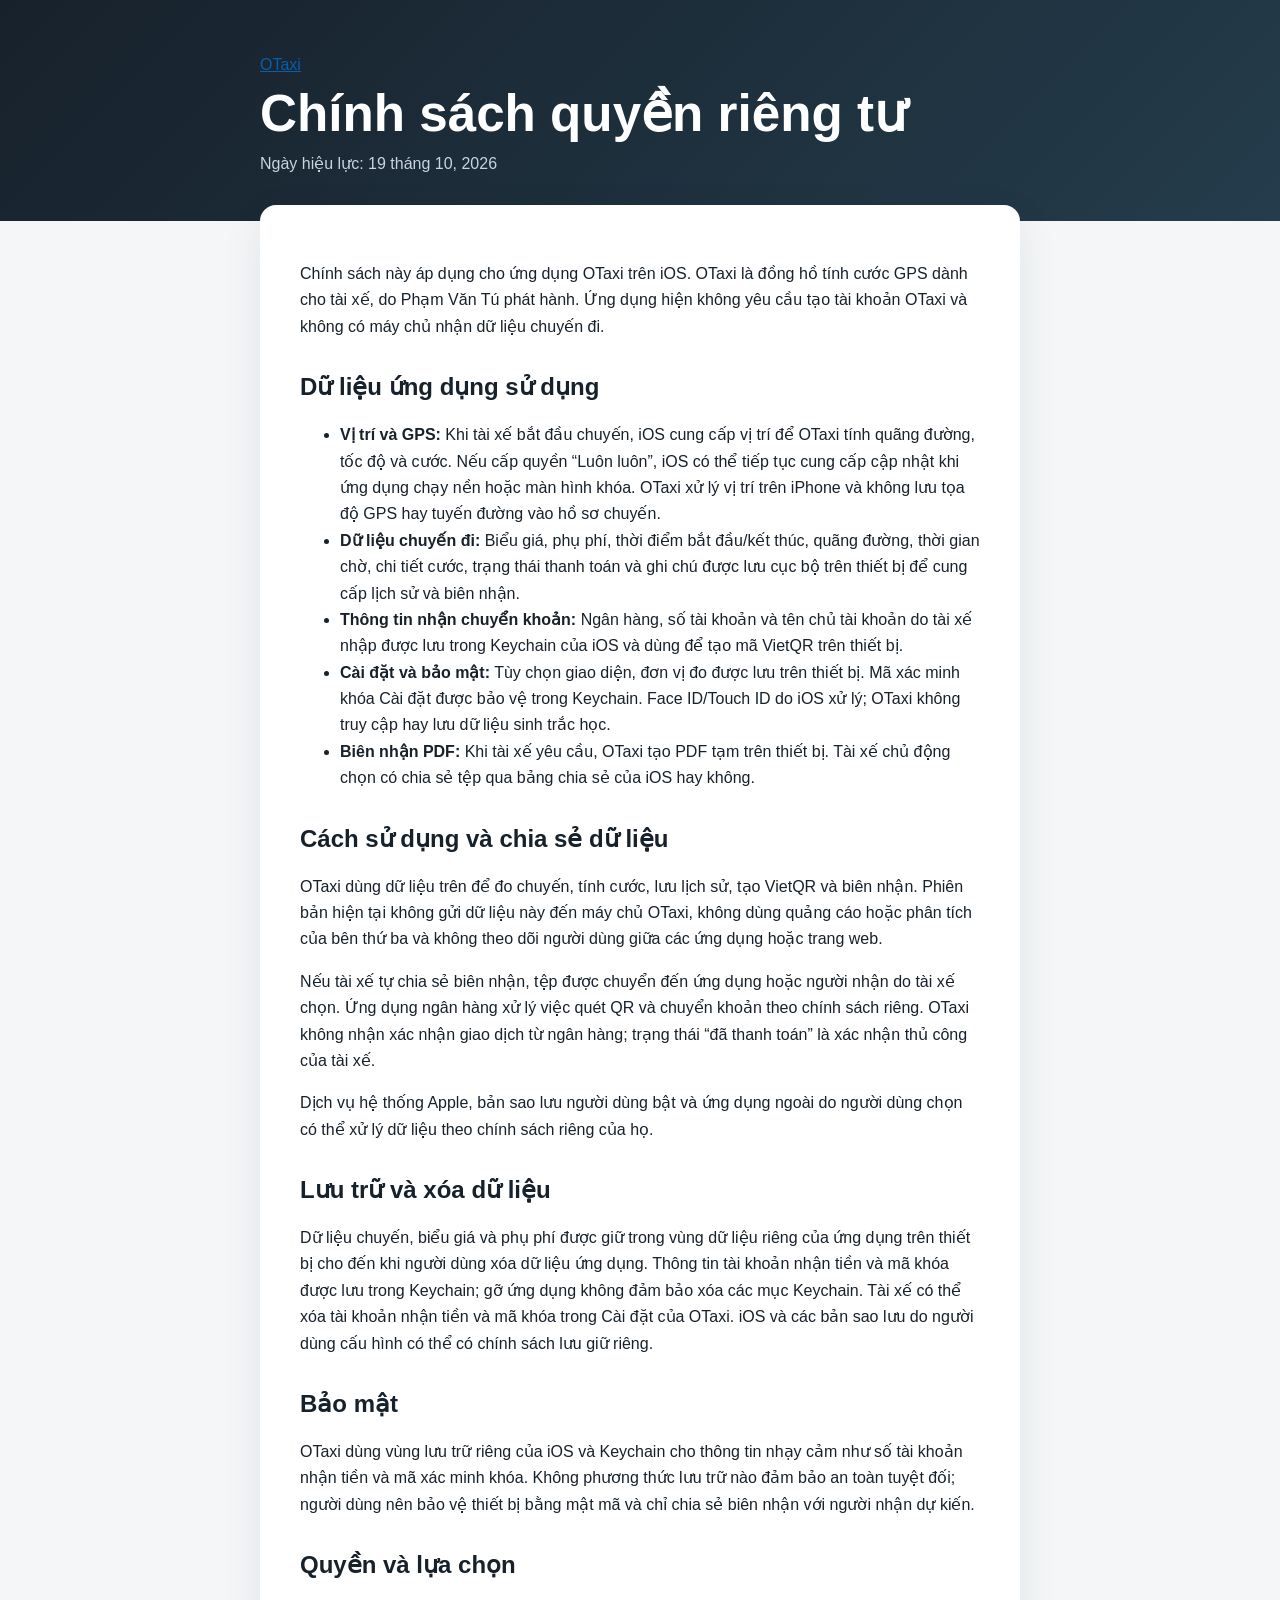
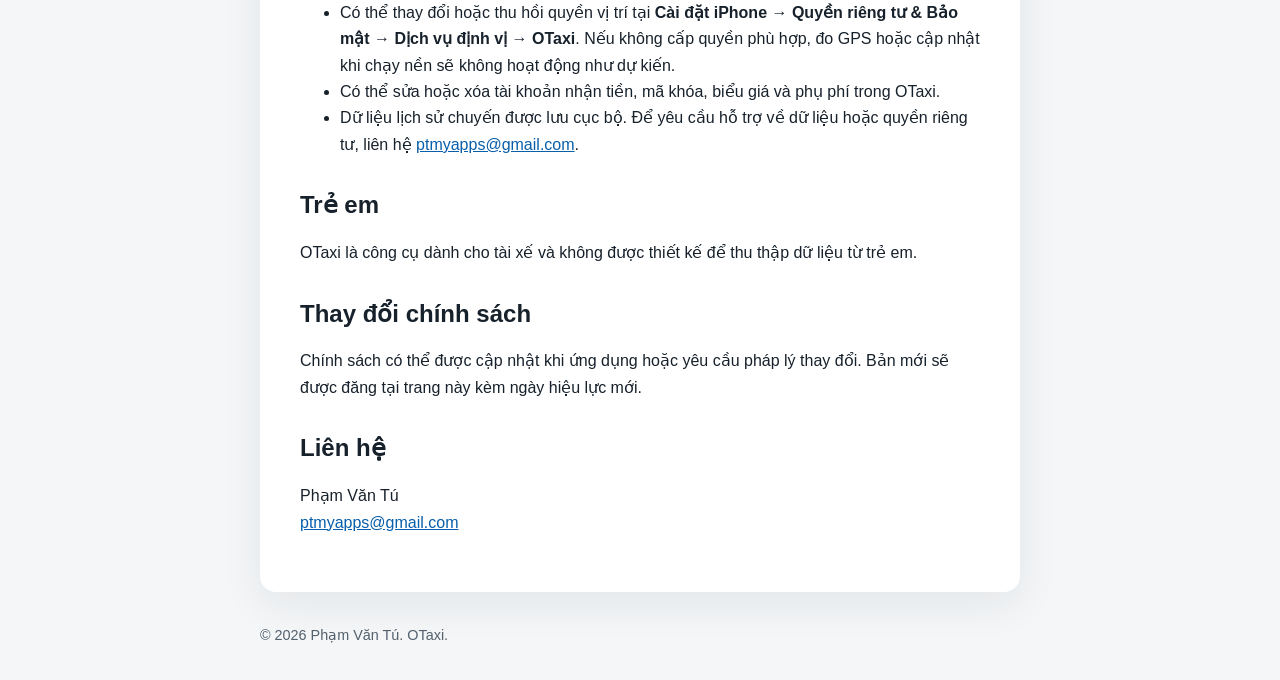
==== privacy.html @ 7e957596 "Publish OTaxi support site Co-authored-by: Copilot <223556219+Copilot@users.noreply.github.com>" ====
<!doctype html>
<html lang="vi">
<head>
  <meta charset="utf-8">
  <meta name="viewport" content="width=device-width, initial-scale=1">
  <meta name="description" content="Chính sách quyền riêng tư của ứng dụng OTaxi.">
  <title>Chính sách quyền riêng tư — OTaxi</title>
  <link rel="stylesheet" href="style.css">
</head>
<body>
  <header>
    <div>
      <p><a href="index.html">OTaxi</a></p>
      <h1>Chính sách quyền riêng tư</h1>
      <p>Ngày hiệu lực: 19 tháng 10, 2026</p>
    </div>
  </header>
  <main>
    <p>Chính sách này áp dụng cho ứng dụng OTaxi trên iOS. OTaxi là đồng hồ tính cước GPS dành cho tài xế, do Phạm Văn Tú phát hành. Ứng dụng hiện không yêu cầu tạo tài khoản OTaxi và không có máy chủ nhận dữ liệu chuyến đi.</p>

    <h2>Dữ liệu ứng dụng sử dụng</h2>
    <ul>
      <li><strong>Vị trí và GPS:</strong> Khi tài xế bắt đầu chuyến, iOS cung cấp vị trí để OTaxi tính quãng đường, tốc độ và cước. Nếu cấp quyền “Luôn luôn”, iOS có thể tiếp tục cung cấp cập nhật khi ứng dụng chạy nền hoặc màn hình khóa. OTaxi xử lý vị trí trên iPhone và không lưu tọa độ GPS hay tuyến đường vào hồ sơ chuyến.</li>
      <li><strong>Dữ liệu chuyến đi:</strong> Biểu giá, phụ phí, thời điểm bắt đầu/kết thúc, quãng đường, thời gian chờ, chi tiết cước, trạng thái thanh toán và ghi chú được lưu cục bộ trên thiết bị để cung cấp lịch sử và biên nhận.</li>
      <li><strong>Thông tin nhận chuyển khoản:</strong> Ngân hàng, số tài khoản và tên chủ tài khoản do tài xế nhập được lưu trong Keychain của iOS và dùng để tạo mã VietQR trên thiết bị.</li>
      <li><strong>Cài đặt và bảo mật:</strong> Tùy chọn giao diện, đơn vị đo được lưu trên thiết bị. Mã xác minh khóa Cài đặt được bảo vệ trong Keychain. Face ID/Touch ID do iOS xử lý; OTaxi không truy cập hay lưu dữ liệu sinh trắc học.</li>
      <li><strong>Biên nhận PDF:</strong> Khi tài xế yêu cầu, OTaxi tạo PDF tạm trên thiết bị. Tài xế chủ động chọn có chia sẻ tệp qua bảng chia sẻ của iOS hay không.</li>
    </ul>

    <h2>Cách sử dụng và chia sẻ dữ liệu</h2>
    <p>OTaxi dùng dữ liệu trên để đo chuyến, tính cước, lưu lịch sử, tạo VietQR và biên nhận. Phiên bản hiện tại không gửi dữ liệu này đến máy chủ OTaxi, không dùng quảng cáo hoặc phân tích của bên thứ ba và không theo dõi người dùng giữa các ứng dụng hoặc trang web.</p>
    <p>Nếu tài xế tự chia sẻ biên nhận, tệp được chuyển đến ứng dụng hoặc người nhận do tài xế chọn. Ứng dụng ngân hàng xử lý việc quét QR và chuyển khoản theo chính sách riêng. OTaxi không nhận xác nhận giao dịch từ ngân hàng; trạng thái “đã thanh toán” là xác nhận thủ công của tài xế.</p>
    <p>Dịch vụ hệ thống Apple, bản sao lưu người dùng bật và ứng dụng ngoài do người dùng chọn có thể xử lý dữ liệu theo chính sách riêng của họ.</p>

    <h2>Lưu trữ và xóa dữ liệu</h2>
    <p>Dữ liệu chuyến, biểu giá và phụ phí được giữ trong vùng dữ liệu riêng của ứng dụng trên thiết bị cho đến khi người dùng xóa dữ liệu ứng dụng. Thông tin tài khoản nhận tiền và mã khóa được lưu trong Keychain; gỡ ứng dụng không đảm bảo xóa các mục Keychain. Tài xế có thể xóa tài khoản nhận tiền và mã khóa trong Cài đặt của OTaxi. iOS và các bản sao lưu do người dùng cấu hình có thể có chính sách lưu giữ riêng.</p>

    <h2>Bảo mật</h2>
    <p>OTaxi dùng vùng lưu trữ riêng của iOS và Keychain cho thông tin nhạy cảm như số tài khoản nhận tiền và mã xác minh khóa. Không phương thức lưu trữ nào đảm bảo an toàn tuyệt đối; người dùng nên bảo vệ thiết bị bằng mật mã và chỉ chia sẻ biên nhận với người nhận dự kiến.</p>

    <h2>Quyền và lựa chọn</h2>
    <ul>
      <li>Có thể thay đổi hoặc thu hồi quyền vị trí tại <strong>Cài đặt iPhone → Quyền riêng tư &amp; Bảo mật → Dịch vụ định vị → OTaxi</strong>. Nếu không cấp quyền phù hợp, đo GPS hoặc cập nhật khi chạy nền sẽ không hoạt động như dự kiến.</li>
      <li>Có thể sửa hoặc xóa tài khoản nhận tiền, mã khóa, biểu giá và phụ phí trong OTaxi.</li>
      <li>Dữ liệu lịch sử chuyến được lưu cục bộ. Để yêu cầu hỗ trợ về dữ liệu hoặc quyền riêng tư, liên hệ <a href="mailto:ptmyapps@gmail.com">ptmyapps@gmail.com</a>.</li>
    </ul>

    <h2>Trẻ em</h2>
    <p>OTaxi là công cụ dành cho tài xế và không được thiết kế để thu thập dữ liệu từ trẻ em.</p>

    <h2>Thay đổi chính sách</h2>
    <p>Chính sách có thể được cập nhật khi ứng dụng hoặc yêu cầu pháp lý thay đổi. Bản mới sẽ được đăng tại trang này kèm ngày hiệu lực mới.</p>

    <h2>Liên hệ</h2>
    <p>Phạm Văn Tú<br><a href="mailto:ptmyapps@gmail.com">ptmyapps@gmail.com</a></p>
  </main>
  <footer>© 2026 Phạm Văn Tú. OTaxi.</footer>
</body>
</html>
---- style.css ----
:root {
  color-scheme: light;
  font-family: -apple-system, BlinkMacSystemFont, "Segoe UI", sans-serif;
  color: #17212b;
  background: #f4f6f8;
}

* {
  box-sizing: border-box;
}

body {
  margin: 0;
  line-height: 1.65;
}

header {
  padding: 3rem 1.25rem 2.5rem;
  color: white;
  background: linear-gradient(135deg, #17212b, #243c4c);
}

header div,
main,
footer {
  width: min(100% - 2rem, 760px);
  margin: 0 auto;
}

header p {
  margin: 0.25rem 0;
  color: #c9d4de;
}

header h1 {
  margin: 0.5rem 0;
  font-size: clamp(2rem, 8vw, 3.2rem);
  line-height: 1.1;
}

main {
  margin-top: -1rem;
  margin-bottom: 2rem;
  padding: clamp(1.25rem, 5vw, 2.5rem);
  border-radius: 1rem;
  background: white;
  box-shadow: 0 0.75rem 2.5rem #17212b14;
}

h2 {
  margin-top: 2rem;
  line-height: 1.25;
}

h2:first-child {
  margin-top: 0;
}

a {
  color: #075eaa;
  overflow-wrap: anywhere;
}

.links {
  display: grid;
  gap: 0.75rem;
  grid-template-columns: repeat(auto-fit, minmax(12rem, 1fr));
  margin-top: 1.5rem;
}

.links a {
  display: block;
  padding: 1rem;
  border: 1px solid #dbe2e8;
  border-radius: 0.75rem;
  font-weight: 650;
  text-decoration: none;
}

.links a:hover {
  background: #f4f8fb;
}

footer {
  padding: 0 0 2rem;
  color: #53616d;
  font-size: 0.9rem;
}
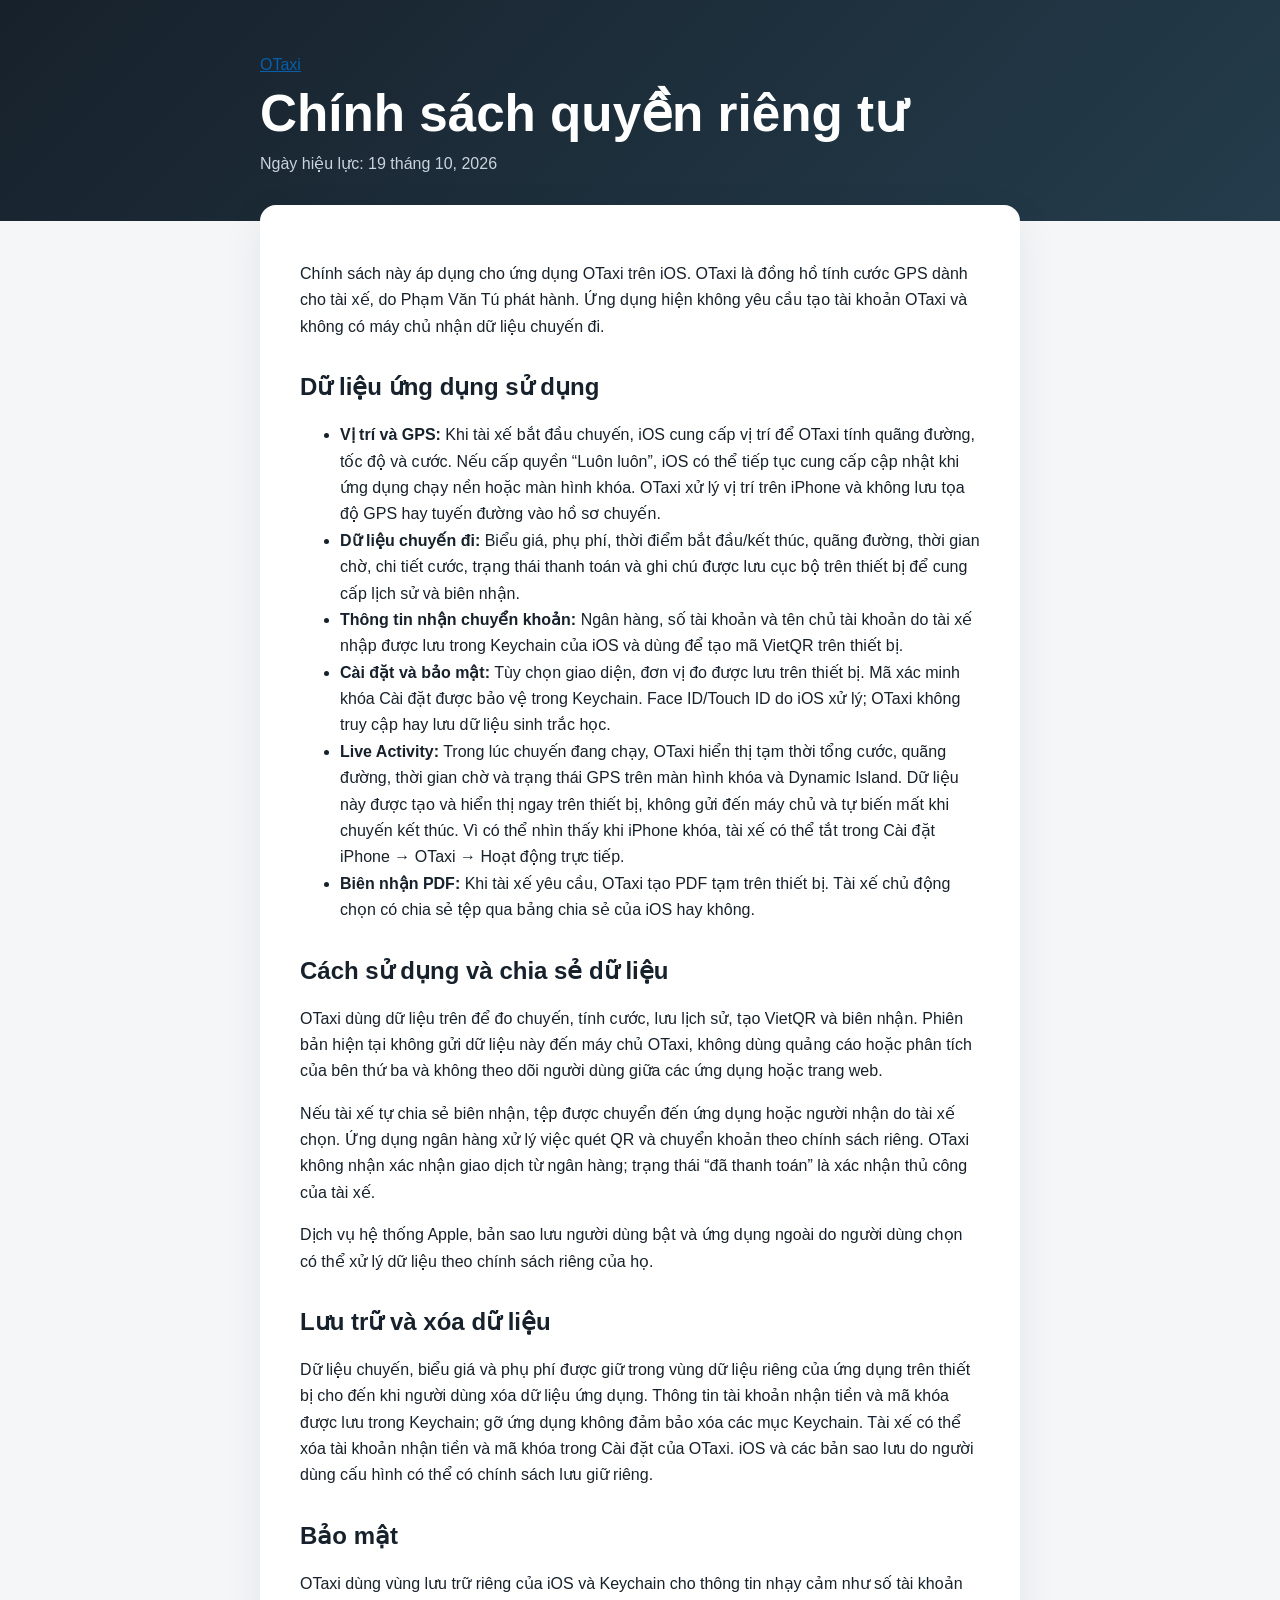
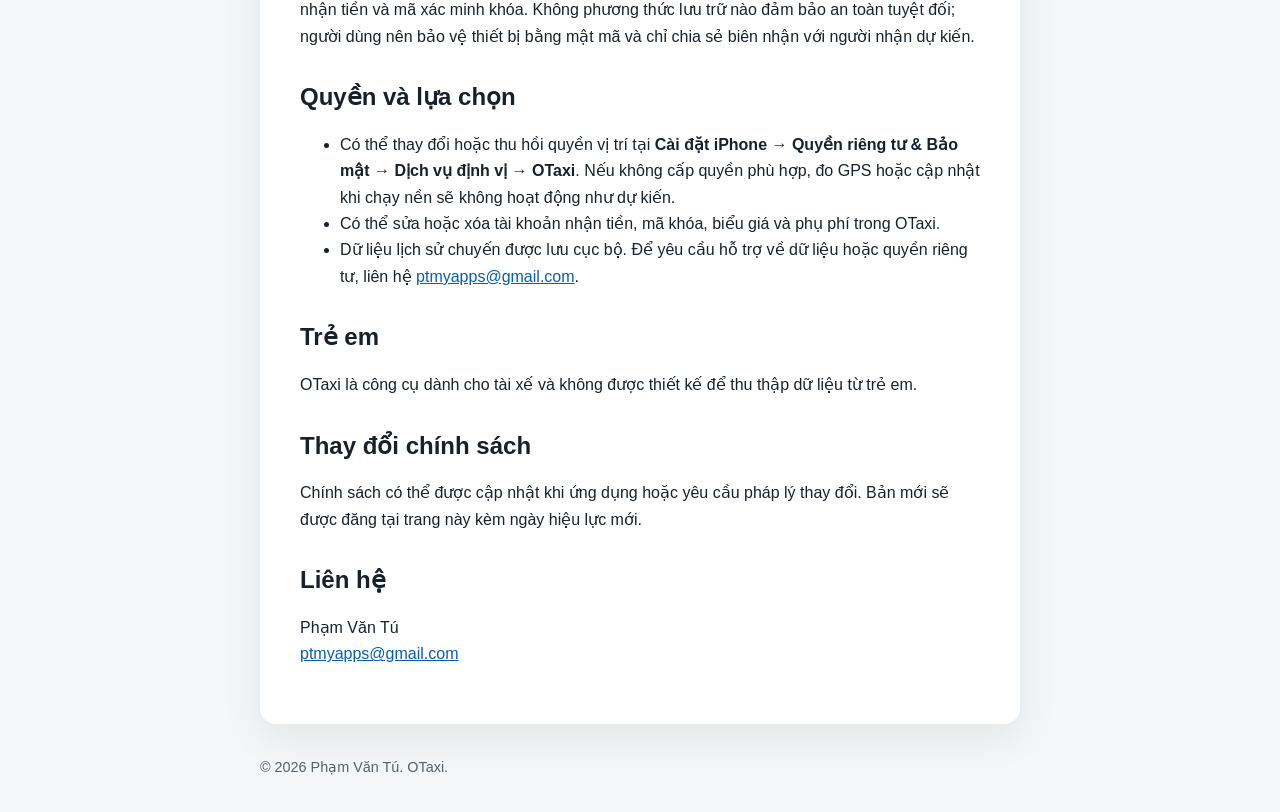
==== commit 19076fcf: "Update privacy and support pages for Live Activity and pause gesture Co-authored-by: Copilot <223556" ====
--- a/privacy.html
+++ b/privacy.html
@@ -24,6 +24,7 @@
       <li><strong>Dữ liệu chuyến đi:</strong> Biểu giá, phụ phí, thời điểm bắt đầu/kết thúc, quãng đường, thời gian chờ, chi tiết cước, trạng thái thanh toán và ghi chú được lưu cục bộ trên thiết bị để cung cấp lịch sử và biên nhận.</li>
       <li><strong>Thông tin nhận chuyển khoản:</strong> Ngân hàng, số tài khoản và tên chủ tài khoản do tài xế nhập được lưu trong Keychain của iOS và dùng để tạo mã VietQR trên thiết bị.</li>
       <li><strong>Cài đặt và bảo mật:</strong> Tùy chọn giao diện, đơn vị đo được lưu trên thiết bị. Mã xác minh khóa Cài đặt được bảo vệ trong Keychain. Face ID/Touch ID do iOS xử lý; OTaxi không truy cập hay lưu dữ liệu sinh trắc học.</li>
+      <li><strong>Live Activity:</strong> Trong lúc chuyến đang chạy, OTaxi hiển thị tạm thời tổng cước, quãng đường, thời gian chờ và trạng thái GPS trên màn hình khóa và Dynamic Island. Dữ liệu này được tạo và hiển thị ngay trên thiết bị, không gửi đến máy chủ và tự biến mất khi chuyến kết thúc. Vì có thể nhìn thấy khi iPhone khóa, tài xế có thể tắt trong Cài đặt iPhone → OTaxi → Hoạt động trực tiếp.</li>
       <li><strong>Biên nhận PDF:</strong> Khi tài xế yêu cầu, OTaxi tạo PDF tạm trên thiết bị. Tài xế chủ động chọn có chia sẻ tệp qua bảng chia sẻ của iOS hay không.</li>
     </ul>
 
